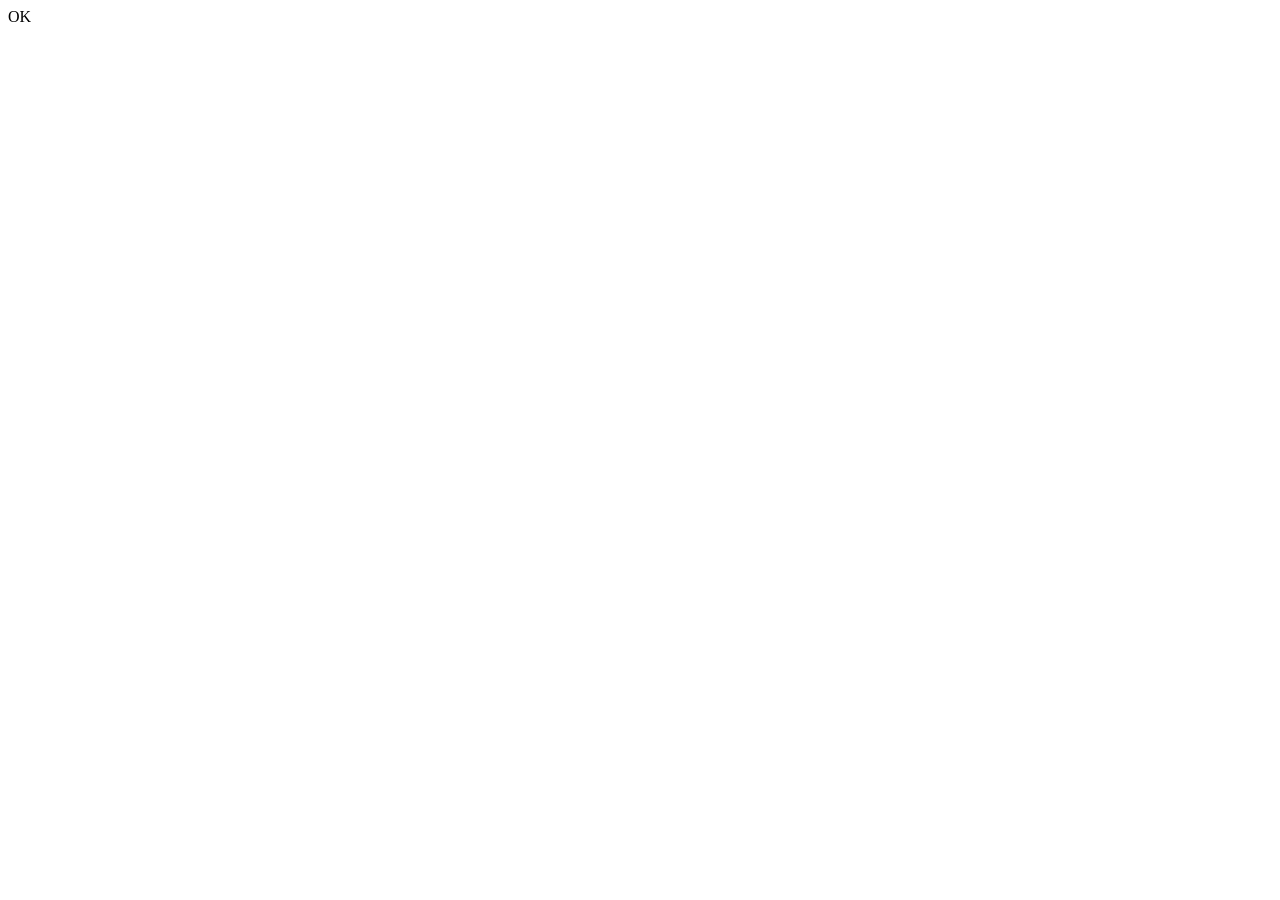
==== index.html @ 8b1d5bc7 "Create index.html" ====
<!DOCTYPE html>
<html lang="ru">
<head>
  <meta charset="UTF-8">
  <meta name="viewport" content="width=device-width, initial-scale=1.0">
  <meta name="yandex-verification" content="4f98e669bef52c36" />
  <title>Верификация сайта</title>
</head>
<body>OK</body>
</html>
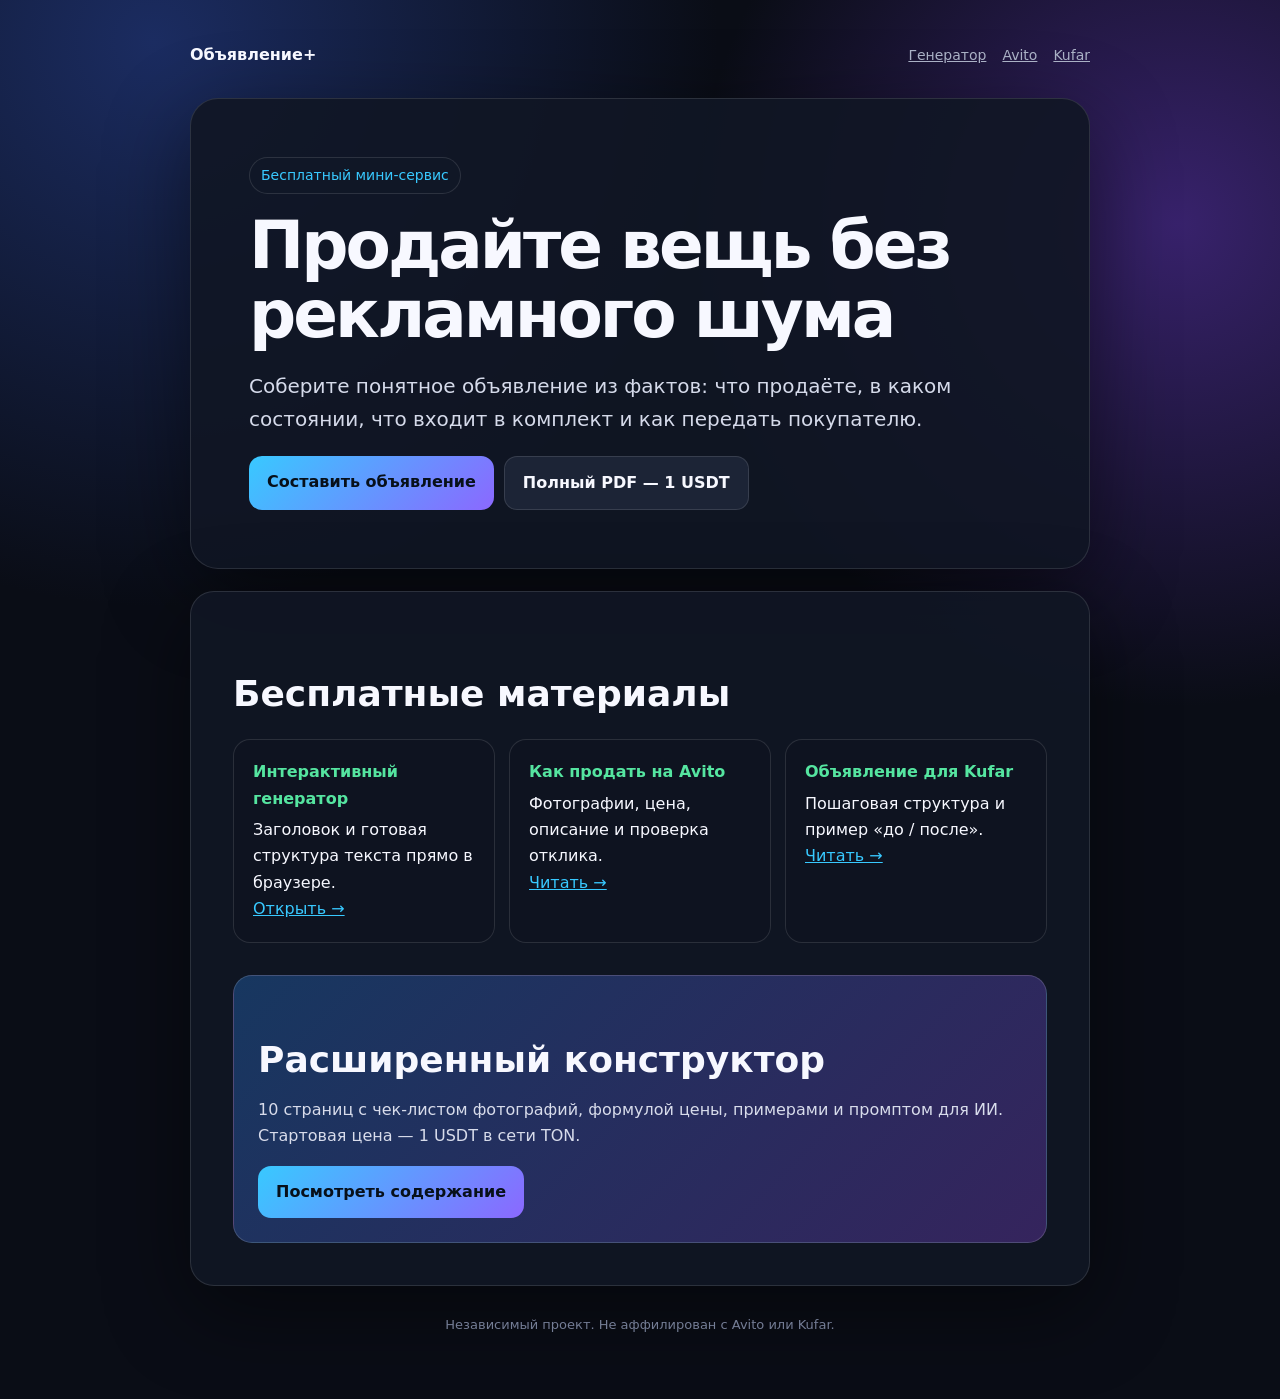
==== commit 8388b22d: "Publish listing utility homepage" ====
--- a/index.html
+++ b/index.html
@@ -1,10 +1 @@
-<!DOCTYPE html>
-<html lang="ru">
-<head>
-  <meta charset="UTF-8">
-  <meta name="viewport" content="width=device-width, initial-scale=1.0">
-  <meta name="yandex-verification" content="4f98e669bef52c36" />
-  <title>Верификация сайта</title>
-</head>
-<body>OK</body>
-</html>
+<!doctype html><html lang="ru"><head><meta charset="utf-8"><meta name="viewport" content="width=device-width,initial-scale=1"><meta name="yandex-verification" content="4f98e669bef52c36"><title>Объявление+ — бесплатный генератор для Avito и Kufar</title><meta name="description" content="Бесплатный генератор и практические инструкции для создания понятных объявлений на Avito и Kufar."><link rel="canonical" href="https://dexhtml.github.io/"><link rel="stylesheet" href="/assets/guide-site.css"><meta property="og:title" content="Объявление+"><meta property="og:description" content="Бесплатно соберите заголовок и описание объявления за минуту."><meta property="og:url" content="https://dexhtml.github.io/"><meta property="og:type" content="website"><script type="application/ld+json">{"@context":"https://schema.org","@type":"WebSite","name":"Объявление+","url":"https://dexhtml.github.io/","inLanguage":"ru","potentialAction":{"@type":"ViewAction","target":"https://dexhtml.github.io/tools/generator-obyavleniya/"}}</script></head><body><main class="wrap"><nav class="nav"><a class="brand" href="/">Объявление+</a><div class="navlinks"><a href="/tools/generator-obyavleniya/">Генератор</a><a href="/guides/kak-prodat-bystree-avito/">Avito</a><a href="/guides/kak-sostavit-obyavlenie-kufar/">Kufar</a></div></nav><section class="hero"><span class="pill">Бесплатный мини‑сервис</span><h1>Продайте вещь без рекламного шума</h1><p class="lead">Соберите понятное объявление из фактов: что продаёте, в каком состоянии, что входит в комплект и как передать покупателю.</p><div class="actions"><a class="button" href="/tools/generator-obyavleniya/">Составить объявление</a><a class="button secondary" href="/buy/constructor-ads-ton/">Полный PDF — 1 USDT</a></div></section><section class="article"><h2>Бесплатные материалы</h2><div class="grid"><div class="feature"><b>Интерактивный генератор</b>Заголовок и готовая структура текста прямо в браузере.<br><a href="/tools/generator-obyavleniya/">Открыть →</a></div><div class="feature"><b>Как продать на Avito</b>Фотографии, цена, описание и проверка отклика.<br><a href="/guides/kak-prodat-bystree-avito/">Читать →</a></div><div class="feature"><b>Объявление для Kufar</b>Пошаговая структура и пример «до / после».<br><a href="/guides/kak-sostavit-obyavlenie-kufar/">Читать →</a></div></div><div class="cta"><h2>Расширенный конструктор</h2><p>10 страниц с чек‑листом фотографий, формулой цены, примерами и промптом для ИИ. Стартовая цена — 1 USDT в сети TON.</p><a class="button" href="/buy/constructor-ads-ton/">Посмотреть содержание</a></div></section><footer>Независимый проект. Не аффилирован с Avito или Kufar.</footer></main></body></html>
--- a/assets/guide-site.css
+++ b/assets/guide-site.css
@@ -0,0 +1 @@
+:root{--bg:#0a0d16;--card:#141a29;--card2:#0e1320;--ink:#f7f8ff;--muted:#aab1c5;--cyan:#38c9ff;--violet:#8b68ff;--ok:#55e5a0;--line:#ffffff1e;--warn:#ffd5d5}*{box-sizing:border-box}html{scroll-behavior:smooth}body{margin:0;background:radial-gradient(circle at 12% 3%,#1b2c61 0,transparent 32%),radial-gradient(circle at 92% 16%,#38226c 0,transparent 29%),var(--bg);color:var(--ink);font:16px/1.65 system-ui,-apple-system,Segoe UI,sans-serif;min-height:100vh}a{color:var(--cyan)}.wrap{width:min(900px,92vw);margin:auto;padding:42px 0 64px}.nav{display:flex;gap:18px;align-items:center;justify-content:space-between;margin-bottom:30px}.brand{font-weight:850;text-decoration:none;color:var(--ink)}.navlinks{display:flex;flex-wrap:wrap;gap:16px}.navlinks a{font-size:14px;color:var(--muted)}.hero,.panel,.article{border:1px solid var(--line);background:#111625e9;box-shadow:0 25px 85px #0007}.hero{padding:clamp(26px,6vw,58px);border-radius:28px}.pill{display:inline-block;padding:6px 11px;border:1px solid var(--line);border-radius:999px;background:#111827aa;color:var(--cyan);font-size:14px}h1{font-size:clamp(37px,7vw,66px);line-height:1.04;letter-spacing:-.045em;margin:18px 0}h2{font-size:clamp(25px,4vw,36px);line-height:1.2;margin:38px 0 14px}h3{font-size:21px;margin:28px 0 8px}.lead{font-size:20px;color:#d5daea;max-width:720px}.muted{color:var(--muted)}.grid{display:grid;grid-template-columns:repeat(auto-fit,minmax(220px,1fr));gap:14px;margin-top:24px}.feature{padding:19px;border:1px solid var(--line);border-radius:17px;background:var(--card2)}.feature b{display:block;color:var(--ok);margin-bottom:5px}.panel,.article{margin-top:22px;padding:clamp(22px,5vw,42px);border-radius:24px}.article p,.article li{color:#d8dceb}.article li{margin:7px 0}.cta{margin-top:32px;padding:24px;border-radius:19px;background:linear-gradient(135deg,#173760,#35245d);border:1px solid #ffffff29}.button{display:inline-block;border:0;border-radius:13px;padding:13px 18px;background:linear-gradient(135deg,var(--cyan),var(--violet));color:#07101a;text-decoration:none;font-weight:850;cursor:pointer}.button.secondary{background:#1c2436;color:var(--ink);border:1px solid var(--line)}label{display:block;margin:15px 0 6px;font-weight:700}input,textarea,select{width:100%;padding:12px 14px;border:1px solid #ffffff28;border-radius:12px;background:#090d16;color:var(--ink);font:inherit}textarea{min-height:92px;resize:vertical}.actions{display:flex;flex-wrap:wrap;gap:10px;margin-top:20px}.result{white-space:pre-wrap;margin-top:20px;padding:18px;border-radius:14px;background:#090d16;border:1px solid var(--line);min-height:110px}.price{font-size:46px;color:var(--ok);font-weight:900;line-height:1}.address{display:block;overflow-wrap:anywhere;margin:14px 0;padding:14px;border-radius:12px;background:#090d16;color:#fff;font:14px/1.5 ui-monospace,SFMono-Regular,monospace}.warn{color:var(--warn);font-size:14px}.toc{padding:18px 22px;background:#0b101b;border-radius:15px;border:1px solid var(--line)}.faq details{border-top:1px solid var(--line);padding:14px 0}.faq summary{cursor:pointer;font-weight:750}.breadcrumbs{font-size:14px;color:var(--muted);margin-bottom:16px}.breadcrumbs a{color:var(--muted)}footer{text-align:center;color:#747d95;margin-top:28px;font-size:13px}@media(max-width:600px){.nav{align-items:flex-start;flex-direction:column}.navlinks{gap:10px}.wrap{padding-top:24px}.hero,.panel,.article{border-radius:20px}.actions .button{width:100%;text-align:center}}
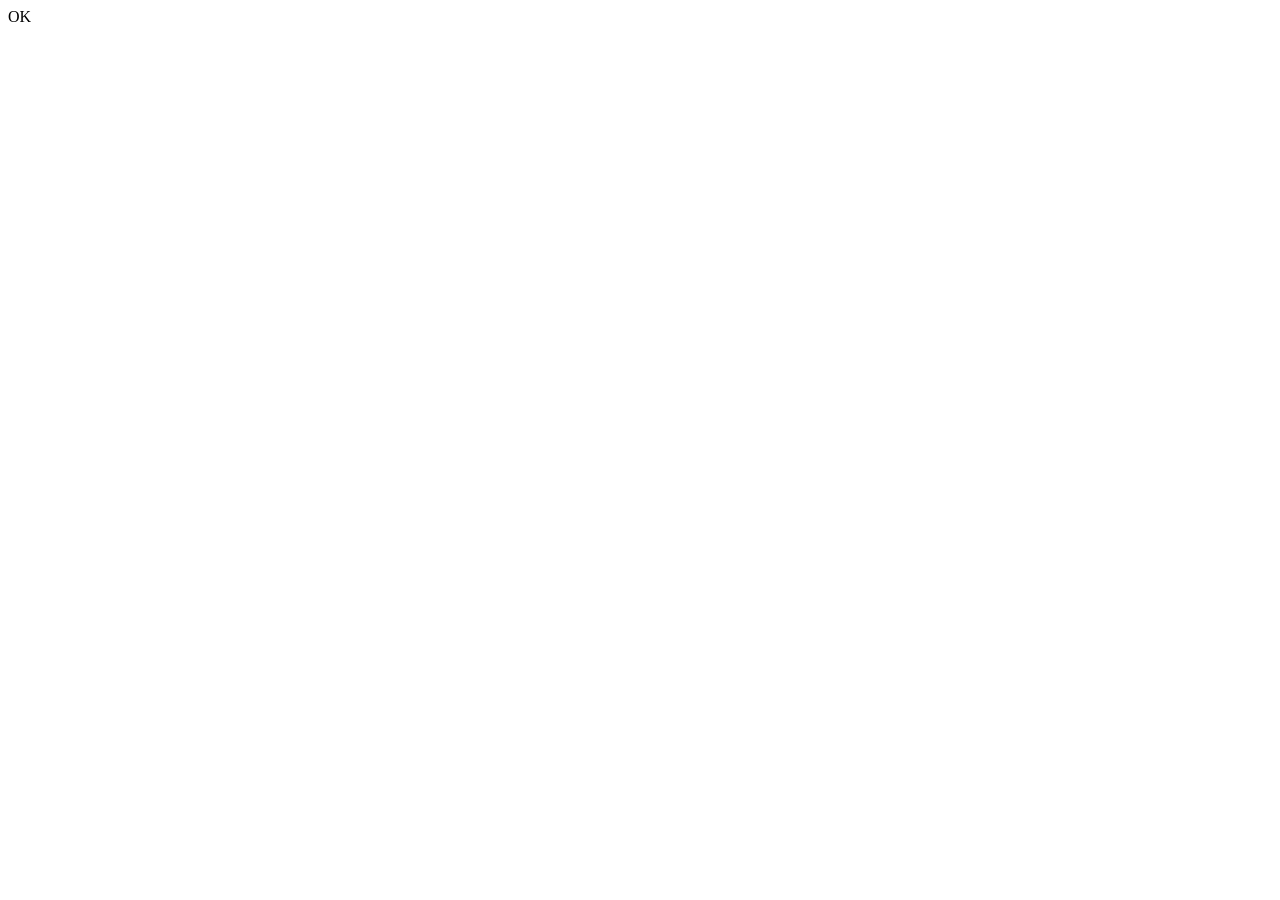
==== commit 8f41e9bc: "Restore verification homepage" ====
--- a/index.html
+++ b/index.html
@@ -1 +1,10 @@
-<!doctype html><html lang="ru"><head><meta charset="utf-8"><meta name="viewport" content="width=device-width,initial-scale=1"><meta name="yandex-verification" content="4f98e669bef52c36"><title>Объявление+ — бесплатный генератор для Avito и Kufar</title><meta name="description" content="Бесплатный генератор и практические инструкции для создания понятных объявлений на Avito и Kufar."><link rel="canonical" href="https://dexhtml.github.io/"><link rel="stylesheet" href="/assets/guide-site.css"><meta property="og:title" content="Объявление+"><meta property="og:description" content="Бесплатно соберите заголовок и описание объявления за минуту."><meta property="og:url" content="https://dexhtml.github.io/"><meta property="og:type" content="website"><script type="application/ld+json">{"@context":"https://schema.org","@type":"WebSite","name":"Объявление+","url":"https://dexhtml.github.io/","inLanguage":"ru","potentialAction":{"@type":"ViewAction","target":"https://dexhtml.github.io/tools/generator-obyavleniya/"}}</script></head><body><main class="wrap"><nav class="nav"><a class="brand" href="/">Объявление+</a><div class="navlinks"><a href="/tools/generator-obyavleniya/">Генератор</a><a href="/guides/kak-prodat-bystree-avito/">Avito</a><a href="/guides/kak-sostavit-obyavlenie-kufar/">Kufar</a></div></nav><section class="hero"><span class="pill">Бесплатный мини‑сервис</span><h1>Продайте вещь без рекламного шума</h1><p class="lead">Соберите понятное объявление из фактов: что продаёте, в каком состоянии, что входит в комплект и как передать покупателю.</p><div class="actions"><a class="button" href="/tools/generator-obyavleniya/">Составить объявление</a><a class="button secondary" href="/buy/constructor-ads-ton/">Полный PDF — 1 USDT</a></div></section><section class="article"><h2>Бесплатные материалы</h2><div class="grid"><div class="feature"><b>Интерактивный генератор</b>Заголовок и готовая структура текста прямо в браузере.<br><a href="/tools/generator-obyavleniya/">Открыть →</a></div><div class="feature"><b>Как продать на Avito</b>Фотографии, цена, описание и проверка отклика.<br><a href="/guides/kak-prodat-bystree-avito/">Читать →</a></div><div class="feature"><b>Объявление для Kufar</b>Пошаговая структура и пример «до / после».<br><a href="/guides/kak-sostavit-obyavlenie-kufar/">Читать →</a></div></div><div class="cta"><h2>Расширенный конструктор</h2><p>10 страниц с чек‑листом фотографий, формулой цены, примерами и промптом для ИИ. Стартовая цена — 1 USDT в сети TON.</p><a class="button" href="/buy/constructor-ads-ton/">Посмотреть содержание</a></div></section><footer>Независимый проект. Не аффилирован с Avito или Kufar.</footer></main></body></html>
+<!DOCTYPE html>
+<html lang="ru">
+<head>
+  <meta charset="UTF-8">
+  <meta name="viewport" content="width=device-width, initial-scale=1.0">
+  <meta name="yandex-verification" content="4f98e669bef52c36" />
+  <title>Верификация сайта</title>
+</head>
+<body>OK</body>
+</html>
